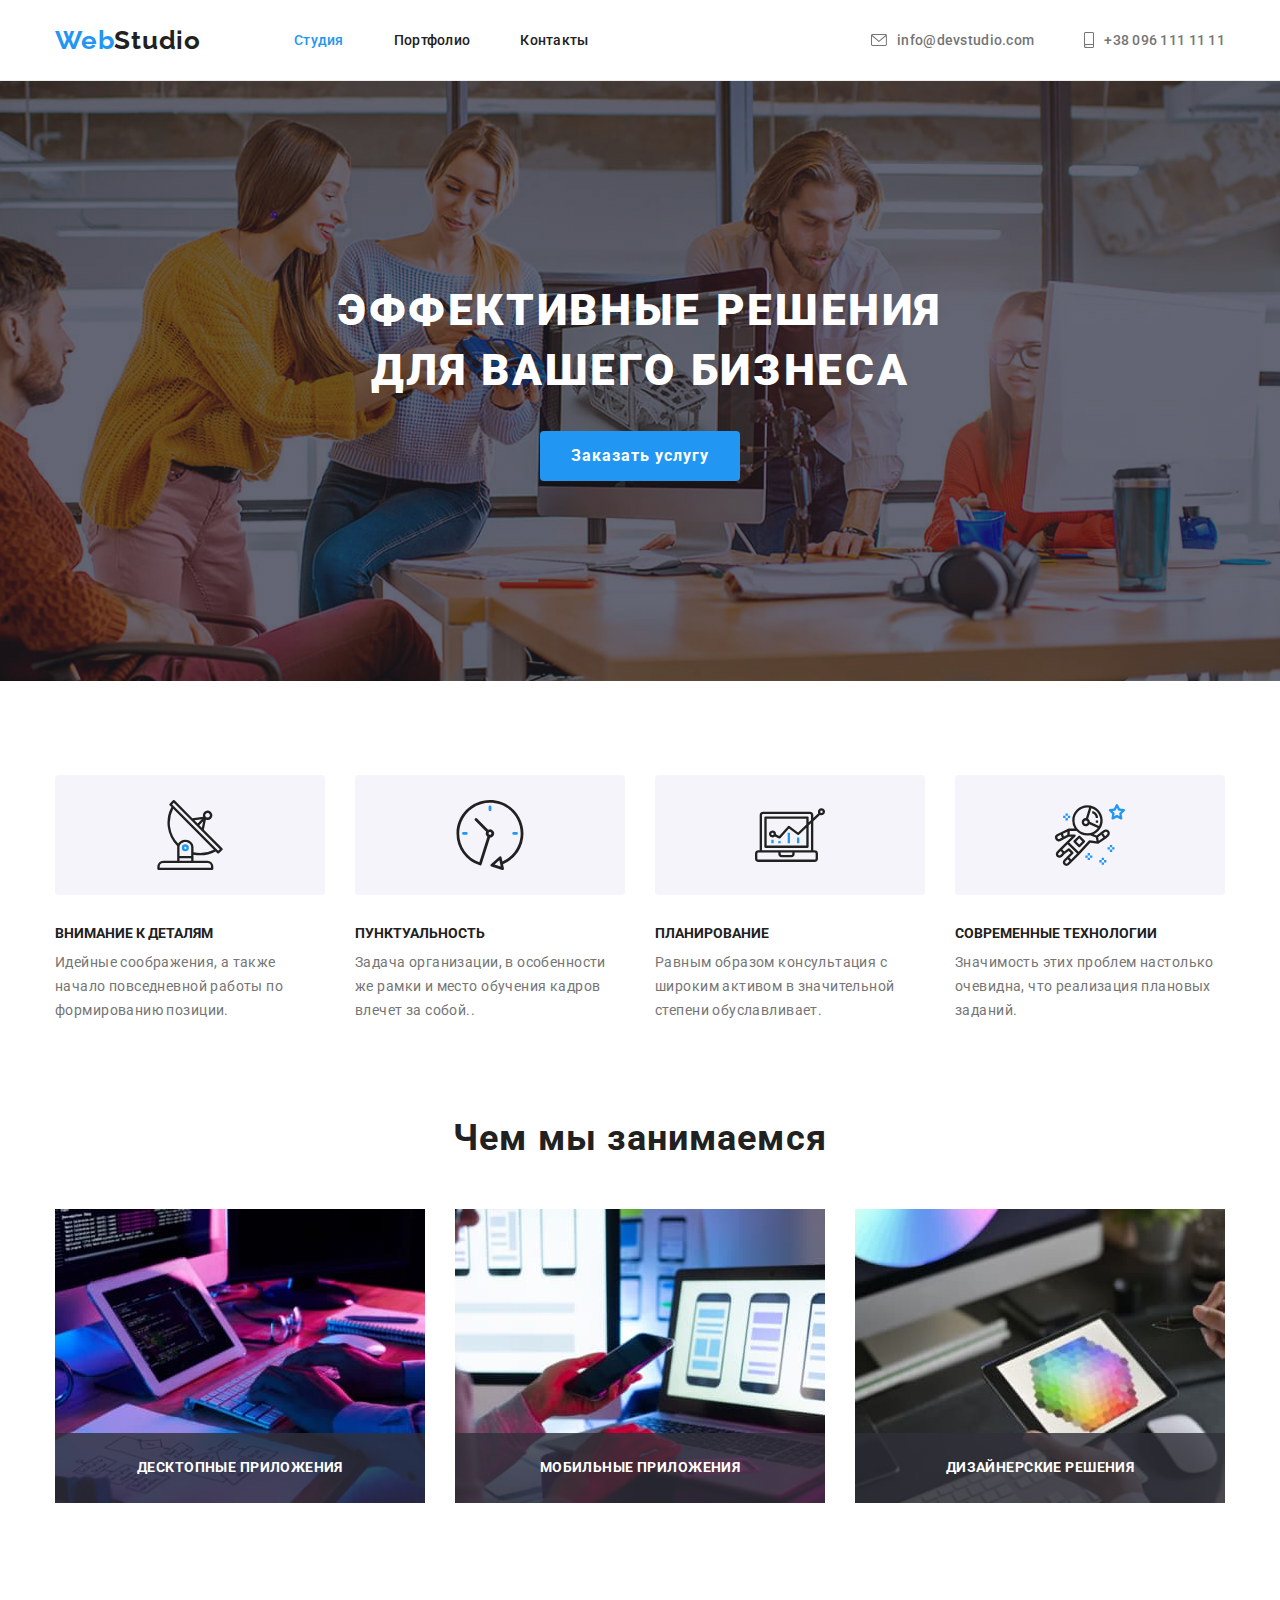
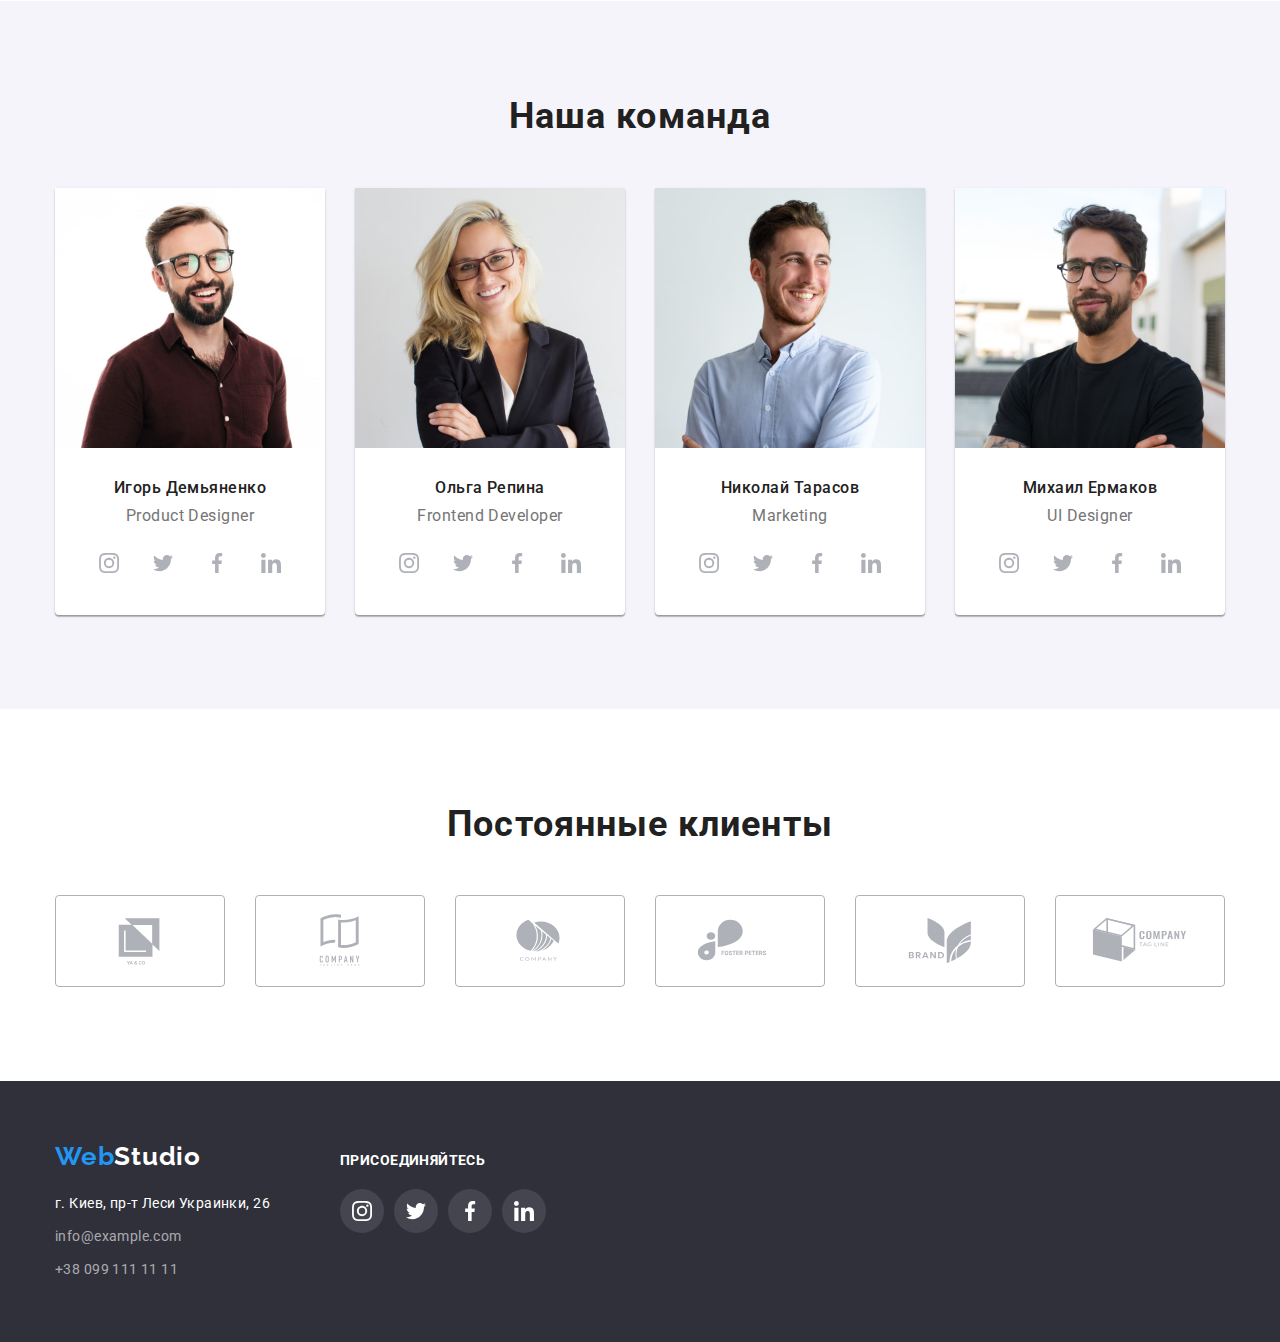
==== index.html @ fd19ae10 "ДЗ№5" ====
<!DOCTYPE html>
<html lang="ru">
<head>
    <meta charset="UTF-8">
    <meta http-equiv="X-UA-Compatible" content="IE=edge">
    <meta name="viewport" content="width=device-width, initial-scale=1.0">
    <title>Web Studio</title>
    <link rel="preconnect" href="https://fonts.gstatic.com">
    <link href=" https://fonts.googleapis.com/css2?family=Raleway:wght@700&family=Roboto:wght@400;500;700;900&display=swap " rel = " stylesheet " >
    <link rel="stylesheet" href="https://cdnjs.cloudflare.com/ajax/libs/modern-normalize/1.0.0/modern-normalize.min.css"/>
    <link rel="stylesheet" href="./css/styles.css"/>
</head>
<body>
  <header class="page-header">
    <div class="container">
      <nav class="nav-header">
          <a href="./index.html" class="log-hdr logo-font"><span class="blue-text">Web</span>Studio</a>
          <ul class="list menu">
              <li class="menu-item"><a class="link header-link-hight active" href="index.html">Студия</a></li>
              <li class="menu-item"><a class="link header-link-hight" href="portfolio.html">Портфолио</a></li>
              <li class="menu-item"><a class="link header-link-hight" href="">Контакты</a></li>
          </ul>
      </nav>       
          <ul class="list menu header-contacts" >
              <li class="menu-item">
                <a class="link header-link-hight grey-text" href="">
                  <svg class="hdr-icon-mail"><use href="./img/icons/sprite.svg#icon-envelope"></use></svg>
                   info@devstudio.com</a>
              </li>
              <li class="menu-item">
                <a class="link header-link-hight grey-text" href="">
                  <svg class="hdr-icon-tel"><use href="./img/icons/sprite.svg#icon-smartphone"></use></svg>
                  +38 096 111 11 11</a>
              </li>
          </ul>
    </div>
  </header>
    <main>
      <section class="main-dark-bg">
         <div class="main-hero hero section-hero">       
          <h1 class="main-title">ЭФФЕКТИВНЫЕ РЕШЕНИЯ<br>ДЛЯ ВАШЕГО БИЗНЕСА</h1>
          <button type="button" class="main-button blue-background">Заказать услугу</button>
        </div>
      </section>
      <section class="section">
        <div class="container ">
          <h2 class="title-invisible">НАШИ ПРЕИМУЩЕСТВА</h2>
          <ul class="list cards-icon-text">
            <li class="card-li-item">
              <div class="card-icon">
                <svg class="card-icons-svg"><use class="" href="./img/icons/sprite.svg#icon-antenna"></use></svg>
              </div>
              <div class="card-content ">
                <h3 class="title-card-content">ВНИМАНИЕ К ДЕТАЛЯМ</h3>
                <p class="text-card-content">Идейные соображения, а также начало повседневной работы по формированию позиции.</p>
              </div>
            </li>
            <li class="card-li-item">
              <div class="card-icon">
                <svg class="card-icons-svg"><use class="" href="./img/icons/sprite.svg#icon-clock"></use></svg>
              </div>
              <div class="card-content">
                <h3 class="title-card-content">ПУНКТУАЛЬНОСТЬ</h3>
                <p class="text-card-content">Задача организации, в особенности же рамки и место обучения кадров влечет за собой..</p>
              </div>
            </li>
            <li class="card-li-item">
              <div class="card-icon">
                <svg class="card-icons-svg"><use class="" href="./img/icons/sprite.svg#icon-diagram"></use></svg>
              </div>
              <div class="card-content ">
                <h3 class="title-card-content">ПЛАНИРОВАНИЕ</h3>
                <p class="text-card-content" >Равным образом консультация с широким активом в значительной степени обуславливает.</p>
              </div>
            </li>
            <li class="card-li-item">
              <div class="card-icon">
                <svg class="card-icons-svg"><use class="" href="./img/icons/sprite.svg#icon-astronaut"></use></svg>
              </div>
              <div class="card-content ">
                <h3 class="title-card-content">СОВРЕМЕННЫЕ ТЕХНОЛОГИИ</h3>
                <p class="text-card-content" >Значимость этих проблем настолько очевидна, что реализация плановых заданий.</p>
              </div>
            </li>
          </ul>
        </div>
      </section>
      <section class="section-works">
        <div class="container">
          <h2 class="works">Чем мы занимаемся</h2>
           <ul class="list list-works">
            <li class="li-img">
              <div class="work-img"> <img src="img/img.jpg" width="370" height="294" alt="Десктопные приложения">
              <div class="work-img-title"><h3 class="work-img-text"> ДЕСКТОПНЫЕ ПРИЛОЖЕНИЯ </h3> </div>
             </div>
            </li>
            <li class="li-img">
              <div class="work-img"> <img src="img/img-1.jpg" width="370" height="294" alt="Мобильные приложения">
              <div class="work-img-title"><h3 class="work-img-text"> МОБИЛЬНЫЕ ПРИЛОЖЕНИЯ </h3> </div>
            </div>
            </li>
            <li class="li-img">
              <div class="work-img"> <img src="img/img-2.jpg" width="370" height="294" alt="Дизайнерские решения">
              <div class="work-img-title"><h3 class="work-img-text"> ДИЗАЙНЕРСКИЕ РЕШЕНИЯ</h3> </div>
            </div> 
            </li>
          </ul>
       </div> 
    </section>
      <section class="team section">
         <div class="container">          
                <h2 class="team-title">Наша команда</h2>
                <ul class="list team-member card-set">
                  <li class="team-item">
                    <img src="img/img31.jpg" width="270" height="260" alt="Игорь Демьяненко"/>
                    <h3 class="team-name">Игорь Демьяненко </h3>
                    <p lang="en">Product Designer</p>
                    <ul class="social-icons social-icons-team">
                      <li class="list social-icons-item">
                        <a href="" class="social-icons-link" target="_blank" rel="noopener noreferrer">
                          <svg class="social-icons-svg">
                            <use class="" href="./img/icons/sprite.svg#icon-instagram"></use>
                          </svg>
                        </a>
                      </li>
                      <li class="list social-icons-item">
                        <a href="" class="social-icons-link" target="_blank" rel="noopener noreferrer">
                          <svg class="social-icons-svg">
                            <use class="" href="./img/icons/sprite.svg#icon-twitter"></use>
                          </svg>
                        </a>
                      </li>
                      <li class="list social-icons-item">
                        <a href="" class="social-icons-link" target="_blank" rel="noopener noreferrer">
                          <svg class="social-icons-svg">
                            <use class="" href="./img/icons/sprite.svg#icon-facebook"></use>
                          </svg>
                        </a>
                      </li>
                      <li class="list social-icons-item">
                        <a href="" class="social-icons-link" target="_blank" rel="noopener noreferrer">
                          <svg class="social-icons-svg">
                            <use class="" href="./img/icons/sprite.svg#icon-linkedin"></use>
                          </svg>
                        </a>
                      </li>
                    </ul>
                  </li>
                  <li class="team-item">
                    <img src="img/img32.jpg" width="270" height="260" alt="Ольга Репина"/>
                    <h3 class="team-name">Ольга Репина</h3>
                    <p lang="en">Frontend Developer</p>
                    <ul class="social-icons social-icons-team">
                      <li class="list social-icons-item">
                        <a href="" class="social-icons-link" target="_blank" rel="noopener noreferrer">
                          <svg class="social-icons-svg">
                            <use class="" href="./img/icons/sprite.svg#icon-instagram"></use>
                          </svg>
                        </a>
                      </li>
                      <li class="list social-icons-item">
                        <a href="" class="social-icons-link" target="_blank" rel="noopener noreferrer">
                          <svg class="social-icons-svg">
                            <use class="" href="./img/icons/sprite.svg#icon-twitter"></use>
                          </svg>
                        </a>
                      </li>
                      <li class="list social-icons-item">
                        <a href="" class="social-icons-link" target="_blank" rel="noopener noreferrer">
                          <svg class="social-icons-svg">
                            <use class="" href="./img/icons/sprite.svg#icon-facebook"></use>
                          </svg>
                        </a>
                      </li>
                      <li class="list social-icons-item">
                        <a href="" class="social-icons-link" target="_blank" rel="noopener noreferrer">
                          <svg class="social-icons-svg">
                            <use class="" href="./img/icons/sprite.svg#icon-linkedin"></use>
                          </svg>
                        </a>
                      </li>
                    </ul>
                  </li>
                  <li class="team-item">
                    <img src="img/img33.jpg" width="270" height="260" alt="Николай Тарасов"/>
                    <h3 class="team-name">Николай Тарасов</h3>
                    <p lang="en">Marketing</p>
                    <ul class="social-icons social-icons-team">
                      <li class="list social-icons-item">
                        <a href="" class="social-icons-link" target="_blank" rel="noopener noreferrer">
                          <svg class="social-icons-svg">
                            <use class="" href="./img/icons/sprite.svg#icon-instagram"></use>
                          </svg>
                        </a>
                      </li>
                      <li class="list social-icons-item">
                        <a href="" class="social-icons-link" target="_blank" rel="noopener noreferrer">
                          <svg class="social-icons-svg">
                            <use class="" href="./img/icons/sprite.svg#icon-twitter"></use>
                          </svg>
                        </a>
                      </li>
                      <li class="list social-icons-item">
                        <a href="" class="social-icons-link" target="_blank" rel="noopener noreferrer">
                          <svg class="social-icons-svg">
                            <use class="" href="./img/icons/sprite.svg#icon-facebook"></use>
                          </svg>
                        </a>
                      </li>
                      <li class="list social-icons-item">
                        <a href="" class="social-icons-link" target="_blank" rel="noopener noreferrer">
                          <svg class="social-icons-svg">
                            <use class="" href="./img/icons/sprite.svg#icon-linkedin"></use>
                          </svg>
                        </a>
                      </li>
                    </ul>
                  </li>
                  <li class="team-item">
                    <img src="img/img34.jpg" width="270" height="260" alt="Михаил Ермаков"/>
                    <h3 class="team-name">Михаил Ермаков</h3>
                    <p lang="en">UI Designer</p>
                    <ul class="social-icons social-icons-team">
                      <li class="list social-icons-item">
                        <a href="" class="social-icons-link team-icons-link" target="_blank" rel="noopener noreferrer">
                          <svg class="social-icons-svg">
                            <use class="" href="./img/icons/sprite.svg#icon-instagram"></use>
                          </svg>
                        </a>
                      </li>
                      <li class="list social-icons-item">
                        <a href="" class="social-icons-link team-icons-link" target="_blank" rel="noopener noreferrer">
                          <svg class="social-icons-svg">
                            <use class="" href="./img/icons/sprite.svg#icon-twitter"></use>
                          </svg>
                        </a>
                      </li>
                      <li class="list social-icons-item">
                        <a href="" class="social-icons-link team-icons-link" target="_blank" rel="noopener noreferrer">
                          <svg class="social-icons-svg">
                            <use class="" href="./img/icons/sprite.svg#icon-facebook"></use>
                          </svg>
                        </a>
                      </li>
                      <li class="list social-icons-item">
                        <a href="" class="social-icons-link team-icons-link" target="_blank" rel="noopener noreferrer">
                          <svg class="social-icons-svg">
                            <use class="" href="./img/icons/sprite.svg#icon-linkedin"></use>
                          </svg>
                        </a>
                      </li>
                    </ul>
                  </li>
                </ul>
          </div>
       </section>       
       <section class="section"> 
         <h2 class="title-client">Постоянные клиенты</h2>
        <div class="container list"> 
            <ul class="list client-icons card-set-client">
                <li class="client-icons-item"> 
                  <a href="" class="client-link" target="_blank" rel="noopener noreferrer">
                    <svg class="client-icons-svg" width=106px height=60px>
                      <use class="" href="./img/icons/sprite.svg#icon-logo"></use> 
                      </svg>
                  </a>
                </li>
                <li class="client-icons-item"> 
                  <a href="" class="client-link" target="_blank" rel="noopener noreferrer">
                    <svg class="client-icons-svg" width=106px height=60px>
                      <use class="" href="./img/icons/sprite.svg#icon-logo1"></use> 
                      </svg>
                  </a>
                </li>
                <li class="client-icons-item"> 
                  <a href="" class="client-link" target="_blank" rel="noopener noreferrer">
                    <svg class="client-icons-svg" width=106px height=60px>
                      <use class="" href="./img/icons/sprite.svg#icon-logo2"></use> 
                      </svg>
                  </a>
                </li>
                <li class="client-icons-item"> 
                  <a href="" class="client-link" target="_blank" rel="noopener noreferrer">
                    <svg class="client-icons-svg" width=106px height=60px>
                      <use class="" href="./img/icons/sprite.svg#icon-logo3"></use> 
                      </svg>
                  </a>
                </li>
                    <li class="client-icons-item"> 
                      <a href="" class="client-link" target="_blank" rel="noopener noreferrer">
                        <svg class="client-icons-svg" width=106px height=60px>
                          <use class="" href="./img/icons/sprite.svg#icon-logo4"></use> 
                          </svg>
                      </a>
                    </li>
                    <li class="client-icons-item"> 
                      <a href="" class="client-link" target="_blank" rel="noopener noreferrer">
                        <svg class="client-icons-svg" width=106px height=60px>
                          <use class="" href="./img/icons/sprite.svg#icon-logo5"></use> 
                        </svg>
                      </a>
                    </li>
              </ul>
           </div>      
      </section>
    </main>
    <footer class="ftr-dark-bg">
      <div class="container footer-flex">
        <div>
          <a href="./index.html" class="log logo-font footer-logo"><span class="blue-text">Web</span>Studio</a>
          <address>
          <ul class="list footer-text">
            <li class="adres-txt"><a class="link adres-txt" href="https://goo.gl/maps/XNxuDnSuaGoXyThm7" target="_blank" rel="noopener noreferrer">г. Киев, пр-т Леси Украинки, 26</a></li>
            <li class="footer-grey-txt"><a class=" link footer-grey-txt" href="mailto:info@example.com">info@example.com</a></li>
            <li><a class="link footer-grey-txt" href="tel:+380991111111">+38 099 111 11 11</a></li>
          </ul>
          </address>
        </div>
        <div class="ftr-social">
          <h2 class="ftr-social-title">ПРИСОЕДИНЯЙТЕСЬ</h2>
          <ul class="social-icons">
            <li class="list social-icons-item">
              <a href="" class="ftr-icons-link social-icons-link" target="_blank" rel="noopener noreferrer">
                <svg class="social-icons-svg-ftr">
                  <use class="" href="./img/icons/sprite.svg#icon-instagram"></use>
                </svg>
              </a>
            </li>
            <li class="list social-icons-item">
              <a href="" class="ftr-icons-link social-icons-link" target="_blank" rel="noopener noreferrer">
                <svg class="social-icons-svg-ftr">
                  <use class="" href="./img/icons/sprite.svg#icon-twitter"></use>
                </svg>
              </a>
            </li>
            <li class="list social-icons-item">
              <a href="" class="ftr-icons-link social-icons-link" target="_blank" rel="noopener noreferrer">
                <svg class="social-icons-svg-ftr">
                  <use class="" href="./img/icons/sprite.svg#icon-facebook"></use>
                </svg>
              </a>
            </li>
            <li class="list social-icons-item">
              <a href="" class="ftr-icons-link social-icons-link" target="_blank" rel="noopener noreferrer">
                <svg class="social-icons-svg-ftr">
                  <use class="" href="./img/icons/sprite.svg#icon-linkedin"></use>
                </svg>
              </a>
            </li>
          </ul>
        </div>
      </div>
    </footer>  
</body>
</html>
---- css/styles.css ----
:root {
    --white-color:#FFFFFF ;
    --black-color:#212121 ;
    --brand-color: #FFFFFF ;
    --grey-color: #757575;
    --object-color: #2196F3 ;
    --dark-bg: #2F303A ;
    --main-font: "Roboto",  sans-serif;
}
html {
    box-sizing: border-box;
}
body {
    background: var(--brand-color) ;
    color:var(--black-color);
    font-family: var(--main-font);
}  

*,
*::before,
*::after {
    box-sizing: inherit;
}
h1,
h2,
h3,
p {
  margin-top: 0;
  margin-bottom: 0;
}
a {
    /*outline: none;*/
    text-decoration: none;
    color:var(--black-color);
  }

img {
    display: block;
    max-width: 100%;
    height: auto;
}
nav a.active {
    color:var(--object-color);
}
.list {
    margin: 0;
    padding-left: 0;
    list-style: none;
}
.container {
  width: 1200px;
  padding-left: 15px;
  padding-right: 15px;
  margin-left: auto;
  margin-right: auto;
}
.section {
    padding-top: 94px;
    padding-bottom: 94px;
}

.logo-font {
    font-family:"Raleway", sans-serif;
    font-size: 26px;
    line-height: 1.17;
    letter-spacing: 0.03em;
    font-weight: 700;
}

.log-hdr {
    display: inline-block;
    margin-right: 93px;
    padding: 24px 0%;
}

.log {
    display: inline-block;
    }
.page-header {
    border-bottom: 1px solid rgba(236, 236, 236, 1)
}
.page-header .container {
    display: flex;
    justify-content: flex-end;
}
.header-contacts {
    align-items: center;
}   
.header-link-hight {
    display: flex;
    align-items: center;
    padding: 32px 0px;
}     
.menu {
    display: inline-flex;
}

.menu-item:not(:last-child) {
    margin-right: 50px;
}
.nav-header {
    display: flex;
    align-items: center;
    margin-right: auto;
}
.hdr-icon-mail {
    width: 16px;
    height: 12px;
    margin-right: 10px;
    fill: currentColor; 
}
.hdr-icon-tel {
    width: 10px;
    height: 16px;
    margin-right: 10px;
    fill: currentColor; 
}

header {
    background:var(--brand-color);
    font-weight: 500;
    font-size: 14px;
    line-height: 1.17;
    letter-spacing: 0.02em;
  }

.section-hero {
    display: flex;
    flex-direction: column;
    align-items: center;
    justify-content: center;
    margin-right: auto;
    margin-left: auto;
   
}
.hero {
    padding: 200px 0px;
}
.blue-text {
    color: var(--object-color);
}

.link:hover,
.link:focus {
  color: var(--object-color);
  
}

.button:hover,
.button:focus {
  color: var(--white-color); 
  background: var(--object-color);
  box-shadow:   0px 2px 2px 0px rgba(0, 0, 0, 0.12),
                0px 1px 2px 0px rgba(0, 0, 0, 0.08),
                0px 3px 1px 0px rgba(0, 0, 0, 0.1);
}

.main-title {
    font-size: 44px;
    font-weight: 900;
    letter-spacing: 0.06em;
    line-height: 1.36;
    color: var(--white-color) ;
    text-align: center;
 }

.main-hero {
    background-image: linear-gradient(to right,
    rgba(47, 48, 58, 0.4),
    rgba(47, 48, 58, 0.4)),
    url(../img/mainbackground.png);
    background-repeat: no-repeat;
    background-position: center;
    background-size: auto;
    max-width: 1600px;
}

.main-dark-bg {
    background: var(--dark-bg);
    max-width: 1600px;
    margin: auto;
   }

.main-button {
    color: var(--white-color) ;
    font-weight: 700;
    line-height: 1.88;
    text-align: center;
    letter-spacing: 0.06em;
    height: 50px;
    width: 200px;
    border: none;
    border-radius: 4px;
    margin-top: 30px;
    padding: 0;
}

.title-invisible {
    display: none;
}

.cards-icon-text {
    display: flex;
     width: 270px;
}
.card-li-item:not(:last-child)  {
    margin-right: 30px;
}

.card-icon {
    display: flex;
    background: #F5F4FA;
    border-radius: 4px;
     width: 270px;
     height: 120px;
    align-items: center;
    margin-bottom: 30px;
}
.card-content {
    display: block;
}
.title-card-content {
    font-size: 14px;
    text-align: left;
    margin-bottom: 10px;
}

.text-card-content {
    width: 270px;
    font-size: 14px;
    line-height: 1.71;
    letter-spacing: 0.03em;
    color:var(--grey-color);
}

 .works-icons-item {
    display: flex;
    align-items: center;
    height: 120px ;
    width: 270px;
    background: #F5F4FA; 
 } 
.card-icons-svg {
    height: 70px;
    width: auto;
}

.section-works {
     padding-bottom: 94px;
}
.list-works {
    display: inline-flex; 
}

.li-img:not(:last-child) {
  margin-right: 30px;
  }

.work-img {
    position: relative;
}

.work-img-text {
    position: absolute;
    bottom: 0%;
    width: 100%;
    padding-top: 27px;
    padding-bottom: 27px;
    background-color: rgba(47, 48, 58, 0.8);
    color: var(--brand-color);
    font-weight: bold;
    font-size: 14px;
    line-height: 1.14;
    letter-spacing: 0.03em;
    text-align: center;
}

.card-set {
    display: flex;
    flex-wrap: wrap;
    margin-left: -30px;
    margin-top: -50px;
}
.team-item {
    margin-left: 30px;
    margin-top: 50px;
    background: var(--brand-color);
    box-shadow: 0px 1px 3px rgba(0, 0, 0, 0.12), 
                0px 1px 1px rgba(0, 0, 0, 0.14), 
                0px 2px 1px rgba(0, 0, 0, 0.2);
    border-radius: 0px 0px 4px 4px;
    width: 270px;
}

.works,
.team-title  {
    font-size: 36px;
    line-height: 1.17;
    letter-spacing: 0.03em;
    text-align: center;
    margin-bottom: 50px ; 
   }
.team {
    background: #F5F4FA; 
}
.team-member {
    font-size: 16px;
    line-height: 1.17;
    letter-spacing: 0.03em;
    text-align: center;
    color:var(--grey-color);
   }
.team-name {
    font-size: 16px;
    line-height: 1.19;
    font-weight: 500;
    text-align: center;
    letter-spacing: 0.03em;
    color:var(--black-color);
    padding-top: 30px ;
    padding-bottom: 10px ;
}
.grey-text {
    color:var(--grey-color) ;
}
footer {
    padding: 60px 0px; 
}
.footer-logo {
    margin-bottom: 20px ;
    color:var(--white-color) ;
}
.footer-text {
    font-style: normal;   
    font-size: 14px;
    line-height: 1.71;
    letter-spacing: 0.03em;
}
.adres-txt{
    color:var(--white-color);
    margin-bottom: 9px;
}
.footer-grey-txt {
    color: rgba(255, 255, 255, 0.6);
    margin-bottom: 9px;
}

.blue-background {
    background: var(--object-color) ;
}
.li-button {
    margin-right: 8px;
}
.button {
    cursor: pointer;
    background: #F5F4FA ;
    font-weight: 500;
    font-size: 16px;
    line-height: 1.63;
    letter-spacing: 0.06em;
    border: 0px;
    border-radius: 4px;
    
    padding: 6px 22px;
    outline-style: none ;
    transition: color;
    transition: background-color;
    transition: box-shadow; 
    transition: 250ms;
    /*transition-duration: 250ms; почему-то работает только для рядом стоящего свойства*/
    transition-timing-function: cubic-bezier(0.4, 0, 0.2, 1);
   } 
.button-all { /* кнопка синяя всегда*/
    color: var(--white-color); 
    background: var(--object-color);
}

 .menu-button {
    display: flex;
    justify-content: center;
    flex-wrap: wrap;
    margin-bottom: 50px;
 }
.card-img {
    margin-bottom: -1px;
}
.card-title {
    font-weight: 700;
    font-size: 18px;
    line-height: 2;
    letter-spacing: 0.06em;
    }
.card-body-item {
    font-weight: 400 ;
    font-size: 16px ;
    line-height: 1.88 ;
    letter-spacing: 0.03em;
    color:var(--grey-color);
    }
.card {
        padding: 20px 24px;
        border: 1px solid #EEEEEE;
}
.card-portf {
        display: block;
}
.cards {
    display: flex;
    flex-wrap: wrap;
    flex-basis: calc((100% - 3 * 30px) / 3);
    margin-left: -30px;
    margin-top: -30px;
}
.list-card {
        display: flex;
    margin-left: 30px;
    margin-top: 30px;
    padding-top: 0 px;
    background: var(--brand-color);    
    width: 368px;
 }

.card-portf:hover,
.card-portf:focus { 
    box-shadow:   0px 2px 2px 0px rgba(0, 0, 0, 0.12),
                0px 1px 2px 0px rgba(0, 0, 0, 0.08),
                0px 3px 1px 0px rgba(0, 0, 0, 0.1);
}
.social-icons {
    display: inline-flex;
    padding-inline-start: 0px;
    margin-block-start: 0px;
    margin-block-end: 0px;
}
.social-icons-team {
    padding-top: 16px;
    padding-bottom: 30px;
}
.social-icons-svg {
    width: 20px;
    height: 20px;
    fill: rgba(175, 177, 184, 1);
   }

.social-icons-link:hover .social-icons-svg,
.social-icons-link:focus .social-icons-svg {
      fill: var(--brand-color);
}
.social-icons-link:hover,
.social-icons-link:focus {
     background-color:  var(--object-color);
}


.social-icons-link {
    display: flex;
    align-items: center;
    justify-content: center;
    width: 44px;
    height: 44px;
    border-radius: 50%;
}

.social-icons-item:not(:last-child) {
    margin-right: 10px;
}

.title-client {
    font-size: 36px;
    line-height: 1.17;
    text-align: center;
    letter-spacing: 0.03em;
    margin-bottom: 50px;
   }

.client-icons {
     display: block;
}

.client-icons-item {
    width: 170px ;
    height: 92px ;
    border: 1px solid #AFB1B8 ;
    box-sizing: border-box;
    border-radius: 4px;
 } 

.client-icons :not(:last-child) {
    margin-right: 30px;
}
.client-link{
    display: flex;
    justify-content: center;
    align-items: center;
    width: 100%;
    height: 100%;
    fill: rgba(175, 177, 184, 1);
}


/*.client-icons-svg {
    box-shadow: none;
    fill:  currentColor;
}  */

.card-set-client {
    display: flex;
    flex-wrap: wrap;
}

.client-link:hover,
.client-link:focus  {
    fill:  var(--object-color);
    border-color:var(--object-color) ;
    box-shadow:   0px 2px 2px 0px rgba(0, 0, 0, 0.12),
                0px 1px 2px 0px rgba(0, 0, 0, 0.08),
                0px 3px 1px 0px rgba(0, 0, 0, 0.1);
}

.ftr-dark-bg {
    background: var(--dark-bg);
}
.footer-flex {
    display: flex;
    align-items: baseline;
    margin-right: auto;
}
.ftr-social {
    margin-left: 70px;
}
.social-icons-svg-ftr {
    width: 20px;
    height: 20px;
    fill: var(--brand-color);
}
.ftr-social-title {
    font-size: 14px;
    line-height: 1.14;
    letter-spacing: 0.03em;
    color: var(--brand-color);
    margin-bottom: 20px;
}
.ftr-icons-link {
    background-color:rgba(255, 255, 255, 0.1);
}
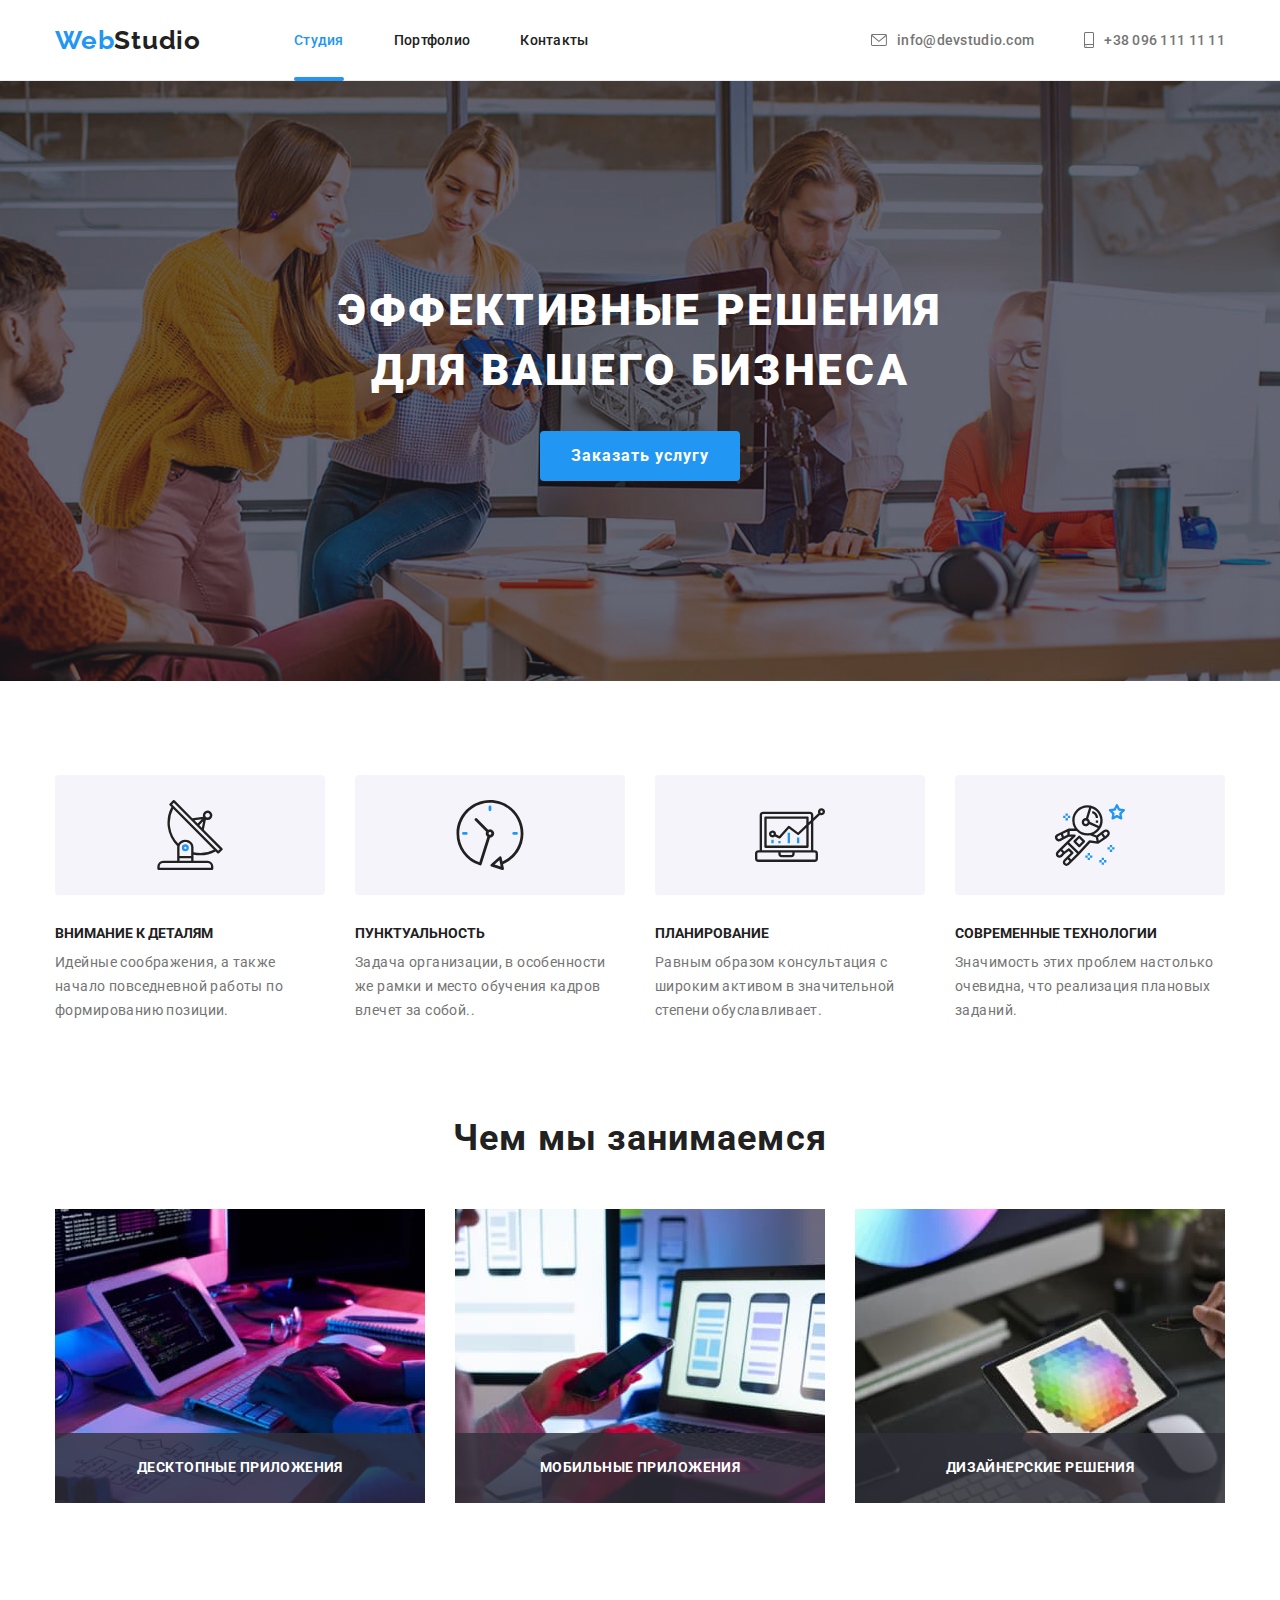
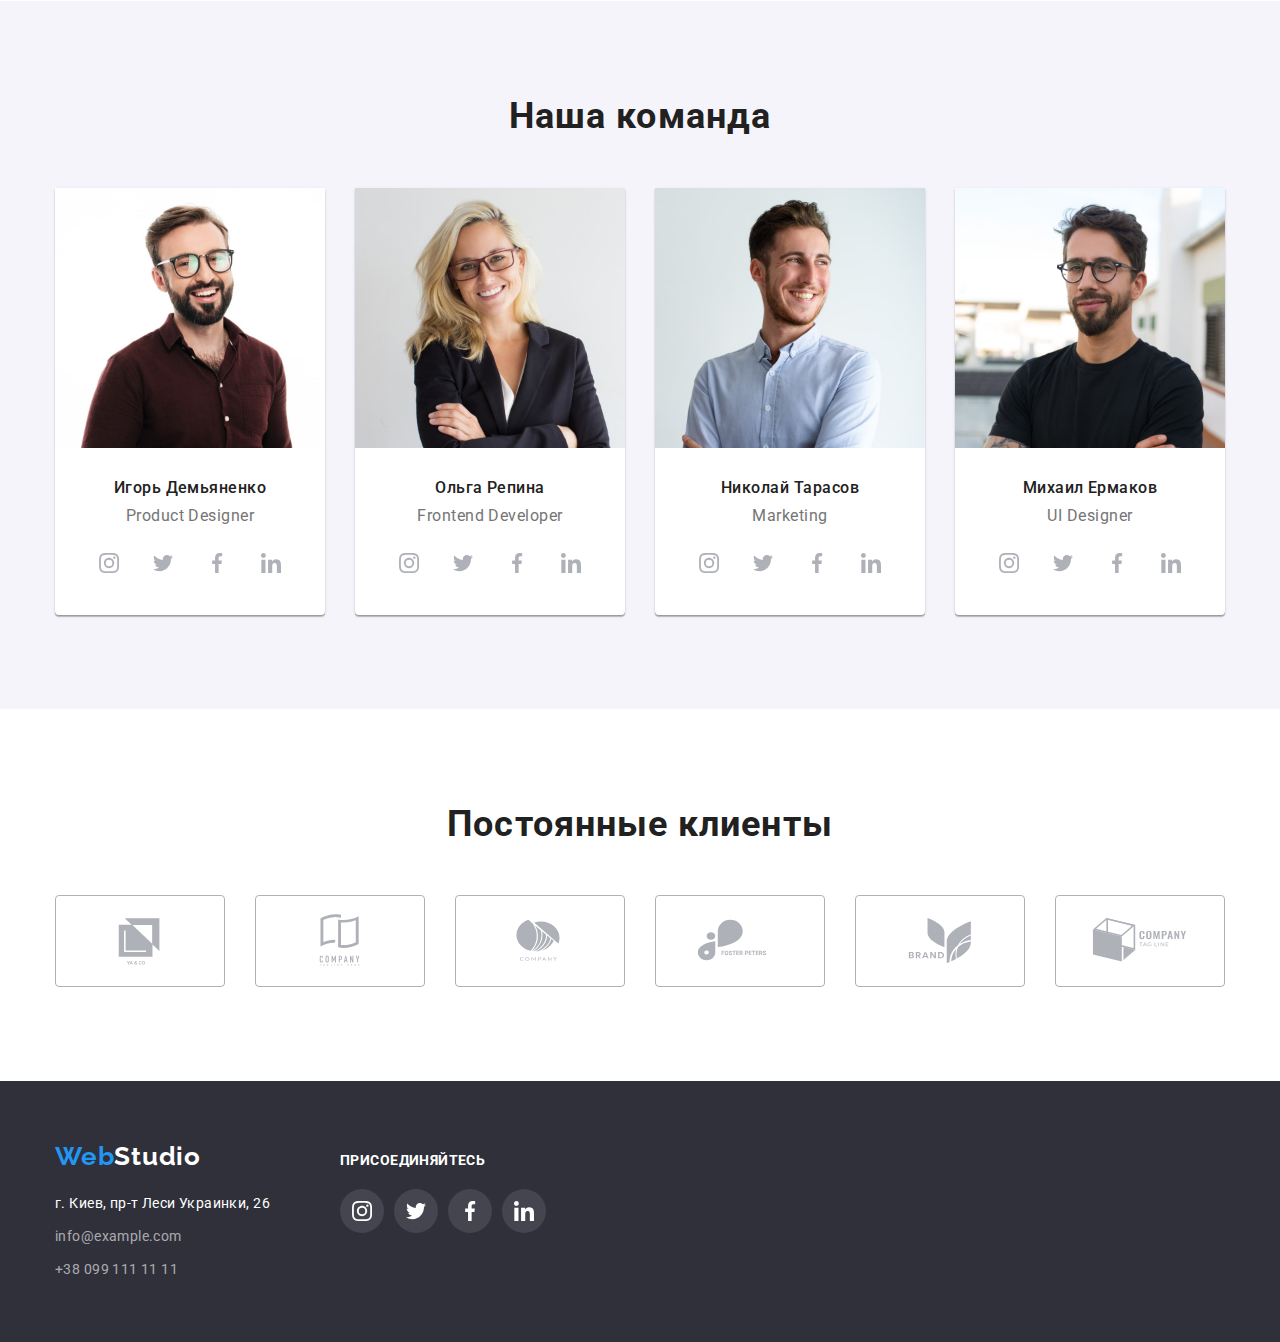
==== commit 8dc5987b: "ДЗ№5" ====
--- a/index.html
+++ b/index.html
@@ -16,7 +16,7 @@
       <nav class="nav-header">
           <a href="./index.html" class="log-hdr logo-font"><span class="blue-text">Web</span>Studio</a>
           <ul class="list menu">
-              <li class="menu-item"><a class="link header-link-hight active" href="index.html">Студия</a></li>
+              <li class="menu-item"><a class="link header-link-hight nav-line active" href="index.html">Студия</a></li>
               <li class="menu-item"><a class="link header-link-hight" href="portfolio.html">Портфолио</a></li>
               <li class="menu-item"><a class="link header-link-hight" href="">Контакты</a></li>
           </ul>
@@ -39,7 +39,7 @@
       <section class="main-dark-bg">
          <div class="main-hero hero section-hero">       
           <h1 class="main-title">ЭФФЕКТИВНЫЕ РЕШЕНИЯ<br>ДЛЯ ВАШЕГО БИЗНЕСА</h1>
-          <button type="button" class="main-button blue-background">Заказать услугу</button>
+          <button type="button" class="main-button blue-background" data-modal-open>Заказать услугу</button>
         </div>
       </section>
       <section class="section">
@@ -113,8 +113,10 @@
                 <ul class="list team-member card-set">
                   <li class="team-item">
                     <img src="img/img31.jpg" width="270" height="260" alt="Игорь Демьяненко"/>
+                    <div class="team-item-info">
                     <h3 class="team-name">Игорь Демьяненко </h3>
                     <p lang="en">Product Designer</p>
+                    </div>
                     <ul class="social-icons social-icons-team">
                       <li class="list social-icons-item">
                         <a href="" class="social-icons-link" target="_blank" rel="noopener noreferrer">
@@ -148,8 +150,10 @@
                   </li>
                   <li class="team-item">
                     <img src="img/img32.jpg" width="270" height="260" alt="Ольга Репина"/>
+                    <div class="team-item-info">
                     <h3 class="team-name">Ольга Репина</h3>
                     <p lang="en">Frontend Developer</p>
+                    </div>
                     <ul class="social-icons social-icons-team">
                       <li class="list social-icons-item">
                         <a href="" class="social-icons-link" target="_blank" rel="noopener noreferrer">
@@ -183,8 +187,10 @@
                   </li>
                   <li class="team-item">
                     <img src="img/img33.jpg" width="270" height="260" alt="Николай Тарасов"/>
+                    <div class="team-item-info">
                     <h3 class="team-name">Николай Тарасов</h3>
                     <p lang="en">Marketing</p>
+                    </div>
                     <ul class="social-icons social-icons-team">
                       <li class="list social-icons-item">
                         <a href="" class="social-icons-link" target="_blank" rel="noopener noreferrer">
@@ -218,8 +224,10 @@
                   </li>
                   <li class="team-item">
                     <img src="img/img34.jpg" width="270" height="260" alt="Михаил Ермаков"/>
+                    <div class="team-item-info">
                     <h3 class="team-name">Михаил Ермаков</h3>
                     <p lang="en">UI Designer</p>
+                    </div>
                     <ul class="social-icons social-icons-team">
                       <li class="list social-icons-item">
                         <a href="" class="social-icons-link team-icons-link" target="_blank" rel="noopener noreferrer">
@@ -256,45 +264,45 @@
        </section>       
        <section class="section"> 
          <h2 class="title-client">Постоянные клиенты</h2>
-        <div class="container list"> 
+        <div class="container"> 
             <ul class="list client-icons card-set-client">
                 <li class="client-icons-item"> 
-                  <a href="" class="client-link" target="_blank" rel="noopener noreferrer">
+                  <a href="" class="link client-link" target="_blank" rel="noopener noreferrer">
                     <svg class="client-icons-svg" width=106px height=60px>
                       <use class="" href="./img/icons/sprite.svg#icon-logo"></use> 
                       </svg>
                   </a>
                 </li>
                 <li class="client-icons-item"> 
-                  <a href="" class="client-link" target="_blank" rel="noopener noreferrer">
+                  <a href="" class="link client-link" target="_blank" rel="noopener noreferrer">
                     <svg class="client-icons-svg" width=106px height=60px>
                       <use class="" href="./img/icons/sprite.svg#icon-logo1"></use> 
                       </svg>
                   </a>
                 </li>
                 <li class="client-icons-item"> 
-                  <a href="" class="client-link" target="_blank" rel="noopener noreferrer">
+                  <a href="" class="link client-link" target="_blank" rel="noopener noreferrer">
                     <svg class="client-icons-svg" width=106px height=60px>
                       <use class="" href="./img/icons/sprite.svg#icon-logo2"></use> 
                       </svg>
                   </a>
                 </li>
                 <li class="client-icons-item"> 
-                  <a href="" class="client-link" target="_blank" rel="noopener noreferrer">
+                  <a href="" class="link client-link" target="_blank" rel="noopener noreferrer">
                     <svg class="client-icons-svg" width=106px height=60px>
                       <use class="" href="./img/icons/sprite.svg#icon-logo3"></use> 
                       </svg>
                   </a>
                 </li>
                     <li class="client-icons-item"> 
-                      <a href="" class="client-link" target="_blank" rel="noopener noreferrer">
+                      <a href="" class="link client-link" target="_blank" rel="noopener noreferrer">
                         <svg class="client-icons-svg" width=106px height=60px>
                           <use class="" href="./img/icons/sprite.svg#icon-logo4"></use> 
                           </svg>
                       </a>
                     </li>
                     <li class="client-icons-item"> 
-                      <a href="" class="client-link" target="_blank" rel="noopener noreferrer">
+                      <a href="" class="link client-link" target="_blank" rel="noopener noreferrer">
                         <svg class="client-icons-svg" width=106px height=60px>
                           <use class="" href="./img/icons/sprite.svg#icon-logo5"></use> 
                         </svg>
@@ -317,7 +325,7 @@
           </address>
         </div>
         <div class="ftr-social">
-          <h2 class="ftr-social-title">ПРИСОЕДИНЯЙТЕСЬ</h2>
+          <p class="ftr-social-title">ПРИСОЕДИНЯЙТЕСЬ</p>
           <ul class="social-icons">
             <li class="list social-icons-item">
               <a href="" class="ftr-icons-link social-icons-link" target="_blank" rel="noopener noreferrer">
@@ -350,6 +358,15 @@
           </ul>
         </div>
       </div>
-    </footer>  
+    </footer> 
+    <!--<button class="modal__btn-open" data-modal-open>X</button>-->
+    <div class="backdrop is-hidden" data-modal>
+      <div class="modal">
+        <button class="modal-btn-close" data-modal-close>X</button>
+        <p class="modal-title"></p>
+        <p></p>
+      </div>
+    </div>
+    <script src="./js/modal.js"></script> 
 </body>
 </html>--- a/css/styles.css
+++ b/css/styles.css
@@ -30,7 +30,6 @@
   margin-bottom: 0;
 }
 a {
-    /*outline: none;*/
     text-decoration: none;
     color:var(--black-color);
   }
@@ -43,6 +42,9 @@
 nav a.active {
     color:var(--object-color);
 }
+
+
+
 .list {
     margin: 0;
     padding-left: 0;
@@ -89,9 +91,14 @@
 }   
 .header-link-hight {
     display: flex;
+    position: relative;
     align-items: center;
     padding: 32px 0px;
+    transition-property: color;
+    transition-duration: 250ms;
+    transition-timing-function: cubic-bezier(0.4, 0, 0.2, 1);
 }     
+
 .menu {
     display: inline-flex;
 }
@@ -115,6 +122,17 @@
     height: 16px;
     margin-right: 10px;
     fill: currentColor; 
+}
+
+.nav-line::after { 
+  content: "";
+  display: block;
+  position: absolute;
+  bottom: -1px;
+  width: 100%;
+  height: 4px;
+  border-radius: 2px;  
+  background-color: var(--object-color);
 }
 
 header {
@@ -140,13 +158,17 @@
 .blue-text {
     color: var(--object-color);
 }
+.link {
+    /*transition-duration: 250ms;
+    transition-property: color, background-color, box-shadow;
+    transition-timing-function: cubic-bezier(0.4, 0, 0.2, 1);*/
+}
 
 .link:hover,
 .link:focus {
   color: var(--object-color);
   
 }
-
 .button:hover,
 .button:focus {
   color: var(--white-color); 
@@ -195,6 +217,9 @@
     margin-top: 30px;
     padding: 0;
 }
+.blue-background {
+    background: var(--object-color) ;
+}
 
 .title-invisible {
     display: none;
@@ -265,8 +290,10 @@
     position: absolute;
     bottom: 0%;
     width: 100%;
-    padding-top: 27px;
-    padding-bottom: 27px;
+    height: 70px;
+    display: flex;
+    justify-content:center;
+    align-items:center;
     background-color: rgba(47, 48, 58, 0.8);
     color: var(--brand-color);
     font-weight: bold;
@@ -311,6 +338,11 @@
     text-align: center;
     color:var(--grey-color);
    }
+
+ .team-item-info {
+     padding-top: 30px ;
+     padding-bottom: 16px ;
+ }  
 .team-name {
     font-size: 16px;
     line-height: 1.19;
@@ -318,7 +350,6 @@
     text-align: center;
     letter-spacing: 0.03em;
     color:var(--black-color);
-    padding-top: 30px ;
     padding-bottom: 10px ;
 }
 .grey-text {
@@ -346,9 +377,9 @@
     margin-bottom: 9px;
 }
 
-.blue-background {
-    background: var(--object-color) ;
-}
+
+/* portfolio*/
+
 .li-button {
     margin-right: 8px;
 }
@@ -361,16 +392,13 @@
     letter-spacing: 0.06em;
     border: 0px;
     border-radius: 4px;
-    
     padding: 6px 22px;
     outline-style: none ;
-    transition: color;
-    transition: background-color;
-    transition: box-shadow; 
-    transition: 250ms;
-    /*transition-duration: 250ms; почему-то работает только для рядом стоящего свойства*/
+    transition-duration: 250ms;
+    transition-property: color, background-color, box-shadow;
     transition-timing-function: cubic-bezier(0.4, 0, 0.2, 1);
-   } 
+} 
+
 .button-all { /* кнопка синяя всегда*/
     color: var(--white-color); 
     background: var(--object-color);
@@ -382,8 +410,69 @@
     flex-wrap: wrap;
     margin-bottom: 50px;
  }
+
+
 .card-img {
     margin-bottom: -1px;
+}
+
+
+.cards {
+    display: flex;
+    flex-wrap: wrap;
+    flex-basis: calc((100% - 3 * 30px) / 3);
+    margin-left: -30px;
+    margin-top: -30px;
+}
+.list-card {
+    position: relative;
+    display: flex;
+    margin-left: 30px;
+    margin-top: 30px;
+    padding-top: 0 px;
+    background: var(--brand-color);    
+    width: 368px;
+    overflow: hidden ;
+ }
+.card-portf {
+     display: block;
+     
+}
+
+.card-portf:hover,
+.card-portf:focus { 
+    box-shadow:   0px 2px 2px 0px rgba(0, 0, 0, 0.12),
+                  0px 1px 2px 0px rgba(0, 0, 0, 0.08),
+                  0px 3px 1px 0px rgba(0, 0, 0, 0.1);
+}
+.overlay-text {
+   font-size: 18px;
+    line-height: 1.56;
+    letter-spacing: 0.03em;
+    color: var(--white-color);
+}
+
+.overlay {
+    opacity: 0;
+    position: absolute;
+    top: 0;
+    left: 0;
+    width: 100%;
+    height: 294px;
+    padding: 63px 24px;
+    background-color: rgba(33, 150, 243, 0.9);
+    transform: translateY(100%);
+    transition-duration: 250ms;
+    transition-timing-function: cubic-bezier(0.4, 0, 0.2, 1);
+      
+}
+
+.card-portf:hover .overlay,
+.card-portf:focus .overlay {
+    opacity: 1;
+    transform: translateY(0%);
+    transition-duration: 250ms;
+    transition-timing-function: cubic-bezier(0.4, 0, 0.2, 1);
 }
 .card-title {
     font-weight: 700;
@@ -399,34 +488,11 @@
     color:var(--grey-color);
     }
 .card {
-        padding: 20px 24px;
-        border: 1px solid #EEEEEE;
-}
-.card-portf {
-        display: block;
-}
-.cards {
-    display: flex;
-    flex-wrap: wrap;
-    flex-basis: calc((100% - 3 * 30px) / 3);
-    margin-left: -30px;
-    margin-top: -30px;
-}
-.list-card {
-        display: flex;
-    margin-left: 30px;
-    margin-top: 30px;
-    padding-top: 0 px;
-    background: var(--brand-color);    
-    width: 368px;
- }
-
-.card-portf:hover,
-.card-portf:focus { 
-    box-shadow:   0px 2px 2px 0px rgba(0, 0, 0, 0.12),
-                0px 1px 2px 0px rgba(0, 0, 0, 0.08),
-                0px 3px 1px 0px rgba(0, 0, 0, 0.1);
-}
+    padding: 20px 24px;
+    border: 1px solid #EEEEEE;
+}
+
+
 .social-icons {
     display: inline-flex;
     padding-inline-start: 0px;
@@ -434,7 +500,6 @@
     margin-block-end: 0px;
 }
 .social-icons-team {
-    padding-top: 16px;
     padding-bottom: 30px;
 }
 .social-icons-svg {
@@ -452,7 +517,6 @@
      background-color:  var(--object-color);
 }
 
-
 .social-icons-link {
     display: flex;
     align-items: center;
@@ -460,6 +524,9 @@
     width: 44px;
     height: 44px;
     border-radius: 50%;
+    transition-duration: 250ms;
+    transition-property: color, background-color, box-shadow;
+    transition-timing-function: cubic-bezier(0.4, 0, 0.2, 1);
 }
 
 .social-icons-item:not(:last-child) {
@@ -481,15 +548,14 @@
 .client-icons-item {
     width: 170px ;
     height: 92px ;
+ } 
+.client-icons :not(:last-child) {
+    margin-right: 30px;
+}
+.client-link{
     border: 1px solid #AFB1B8 ;
     box-sizing: border-box;
     border-radius: 4px;
- } 
-
-.client-icons :not(:last-child) {
-    margin-right: 30px;
-}
-.client-link{
     display: flex;
     justify-content: center;
     align-items: center;
@@ -497,12 +563,6 @@
     height: 100%;
     fill: rgba(175, 177, 184, 1);
 }
-
-
-/*.client-icons-svg {
-    box-shadow: none;
-    fill:  currentColor;
-}  */
 
 .card-set-client {
     display: flex;
@@ -535,6 +595,7 @@
     fill: var(--brand-color);
 }
 .ftr-social-title {
+    font-weight: bold;
     font-size: 14px;
     line-height: 1.14;
     letter-spacing: 0.03em;
@@ -545,3 +606,46 @@
     background-color:rgba(255, 255, 255, 0.1);
 }
 
+.backdrop {
+    position: fixed;
+    top: 0;
+    left: 0;
+    width: 100%;
+    height: 100%;
+    background-color: rgba(23, 26, 36, 0.6);
+    overflow: auto;
+    transition-duration: 250ms;
+    transition-timing-function: cubic-bezier(0.4, 0, 0.2, 1);
+  }
+  
+  .is-hidden {
+    opacity: 0;
+    visibility: hidden;
+    pointer-events: none;
+  }
+
+.modal {
+    position: absolute;
+    top: 50%;
+    left: 50%;
+    transform: translate(-50%, -50%);
+    width: 100%;
+    max-width: 528px;
+    min-height: 580px;
+    padding: 40px 30px;
+    background-color: #fff;
+    box-shadow:  0px 1px 3px rgba(0, 0, 0, 0.12),
+                 0px 1px 1px rgba(0, 0, 0, 0.14),
+                 0px 2px 1px rgba(0, 0, 0, 0.2);
+    border-radius: 4px;
+  }
+
+    
+  .modal-btn-close {
+    position: absolute;
+    top: 15px;
+    right: 15px;
+    border-radius: 50%;
+  }
+
+  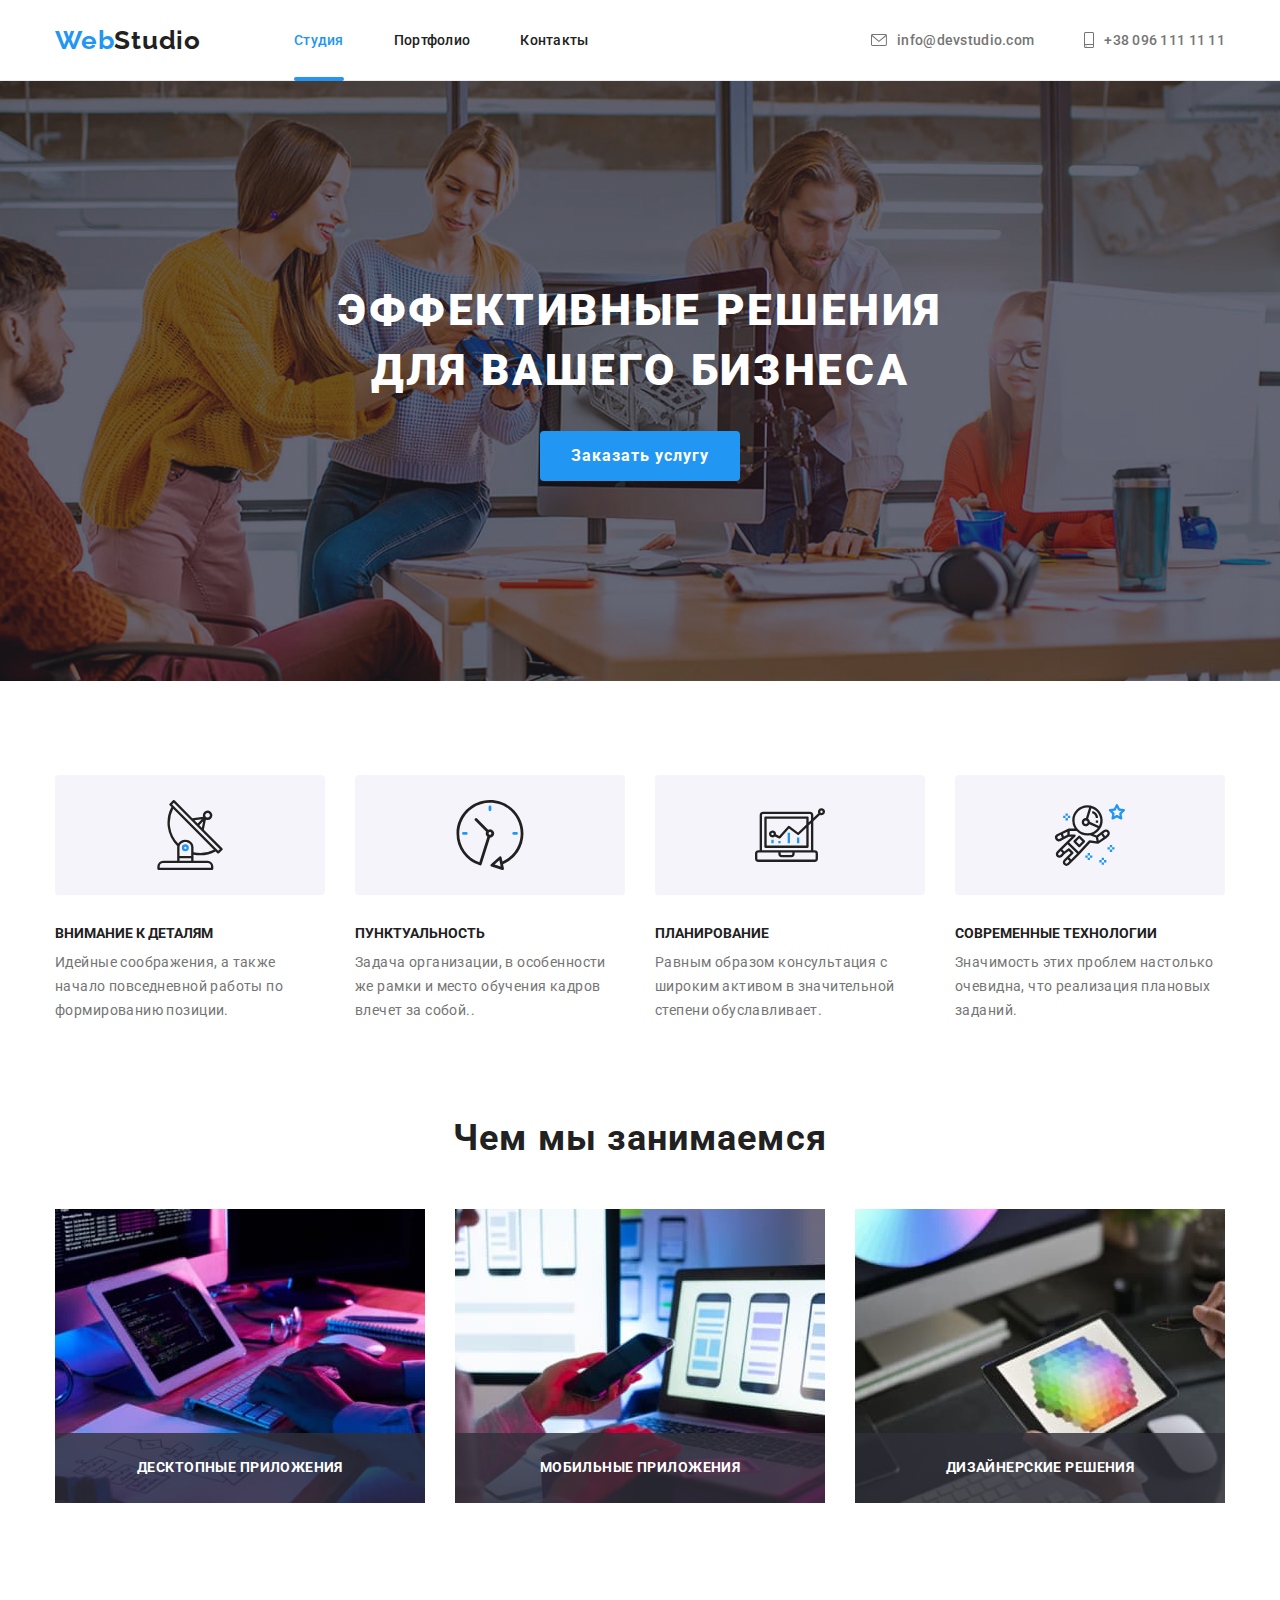
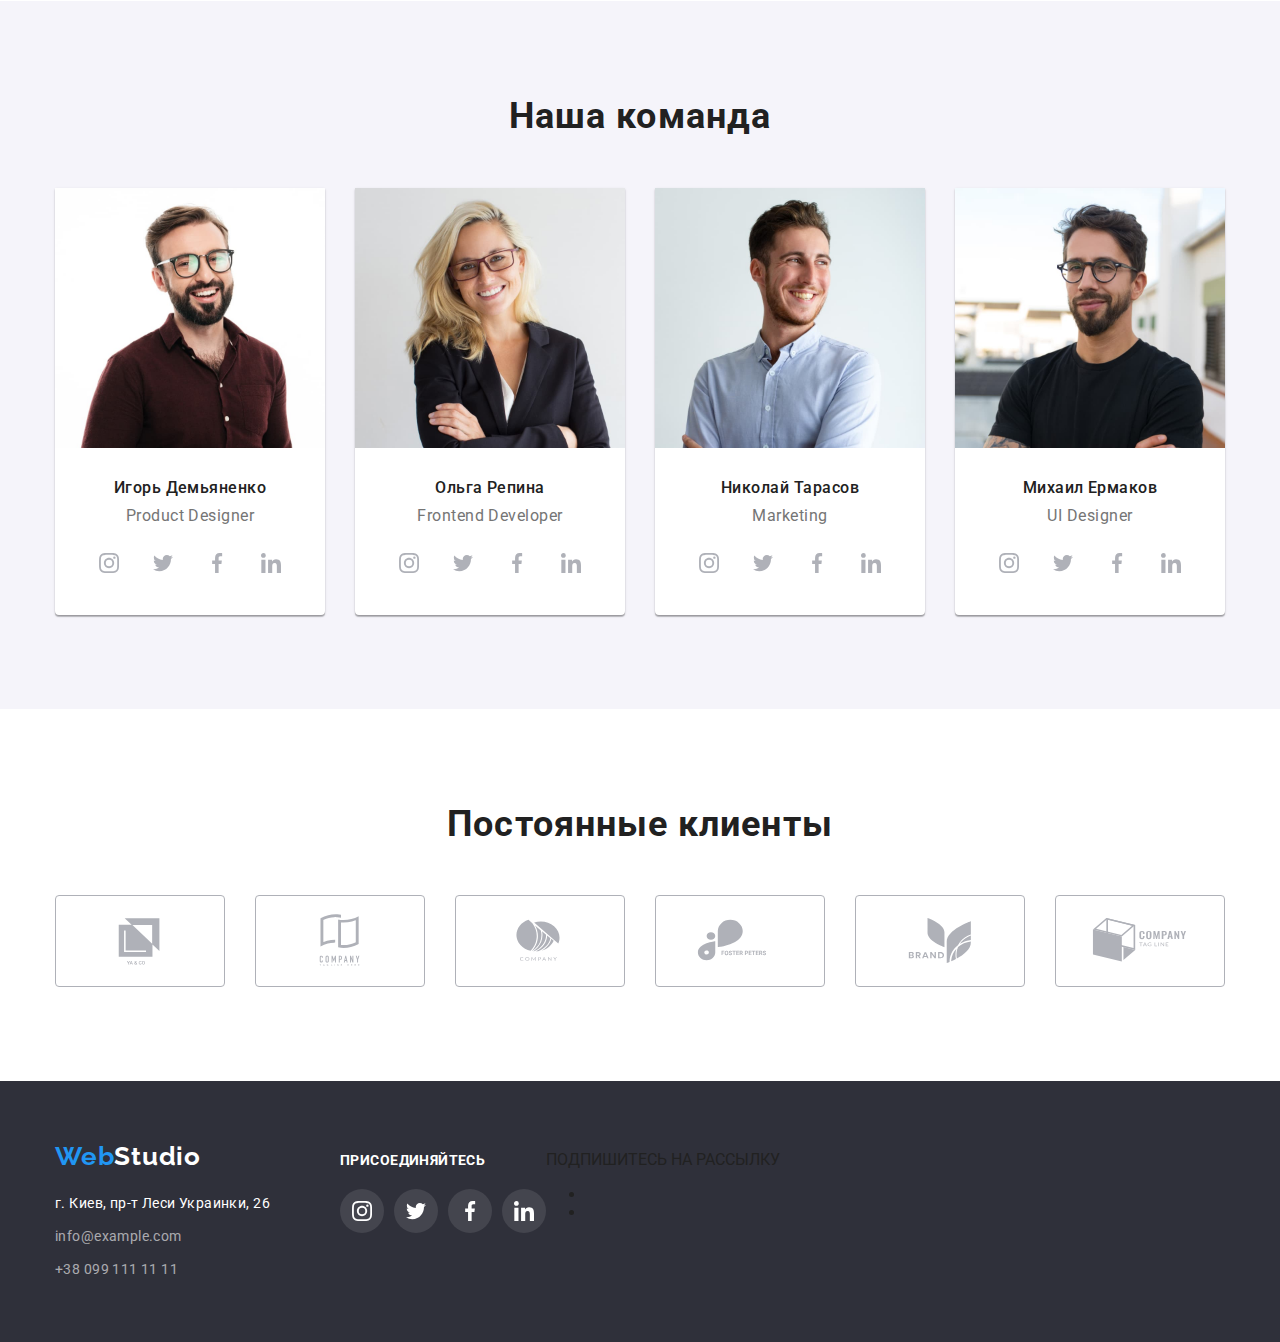
==== commit c69a77a4: "ДЗ№5" ====
--- a/index.html
+++ b/index.html
@@ -357,9 +357,14 @@
             </li>
           </ul>
         </div>
+        <div class="ftr-maling">
+          <p class="ftr-maling-title">ПОДПИШИТЕСЬ НА РАССЫЛКУ</p>
+          <ul class="ftr-maling-forms">
+            <li class=""></li>
+            <li class=""></li>
+        </div>
       </div>
     </footer> 
-    <!--<button class="modal__btn-open" data-modal-open>X</button>-->
     <div class="backdrop is-hidden" data-modal>
       <div class="modal">
         <button class="modal-btn-close" data-modal-close>X</button>
--- a/css/styles.css
+++ b/css/styles.css
@@ -205,6 +205,7 @@
    }
 
 .main-button {
+    cursor: pointer;
     color: var(--white-color) ;
     font-weight: 700;
     line-height: 1.88;
@@ -412,10 +413,9 @@
  }
 
 
-.card-img {
+.card-portf {
     margin-bottom: -1px;
 }
-
 
 .cards {
     display: flex;
@@ -425,72 +425,81 @@
     margin-top: -30px;
 }
 .list-card {
-    position: relative;
     display: flex;
     margin-left: 30px;
     margin-top: 30px;
     padding-top: 0 px;
     background: var(--brand-color);    
     width: 368px;
-    overflow: hidden ;
+}
+
+ .link-card {
+    position: relative;
  }
+ 
 .card-portf {
      display: block;
-     
-}
-
-.card-portf:hover,
-.card-portf:focus { 
+     position: relative;
+     overflow: hidden ;
+}
+
+.link-card:hover,
+.link-card:focus { 
     box-shadow:   0px 2px 2px 0px rgba(0, 0, 0, 0.12),
                   0px 1px 2px 0px rgba(0, 0, 0, 0.08),
                   0px 3px 1px 0px rgba(0, 0, 0, 0.1);
+    transition-duration: 250ms;
+    transition-timing-function: cubic-bezier(0.4, 0, 0.2, 1);
 }
 .overlay-text {
-   font-size: 18px;
-    line-height: 1.56;
-    letter-spacing: 0.03em;
-    color: var(--white-color);
-}
-
-.overlay {
     opacity: 0;
     position: absolute;
     top: 0;
     left: 0;
     width: 100%;
-    height: 294px;
+    height: 100%;
     padding: 63px 24px;
     background-color: rgba(33, 150, 243, 0.9);
     transform: translateY(100%);
     transition-duration: 250ms;
     transition-timing-function: cubic-bezier(0.4, 0, 0.2, 1);
-      
-}
-
-.card-portf:hover .overlay,
-.card-portf:focus .overlay {
+}
+
+.link-card:hover .overlay-text,
+.link-card:focus .overlay-text {
     opacity: 1;
     transform: translateY(0%);
     transition-duration: 250ms;
     transition-timing-function: cubic-bezier(0.4, 0, 0.2, 1);
-}
+ }
+
 .card-title {
     font-weight: 700;
     font-size: 18px;
     line-height: 2;
     letter-spacing: 0.06em;
-    }
-.card-body-item {
+ }
+
+.overlay-text {
+   font-size: 18px;
+    line-height: 1.56;
+    letter-spacing: 0.03em;
+    color: var(--white-color);
+}
+
+.card-txt-portf {
     font-weight: 400 ;
     font-size: 16px ;
     line-height: 1.88 ;
     letter-spacing: 0.03em;
     color:var(--grey-color);
-    }
-.card {
+}
+
+.card-txt {
     padding: 20px 24px;
     border: 1px solid #EEEEEE;
 }
+
 
 
 .social-icons {
@@ -642,10 +651,15 @@
 
     
   .modal-btn-close {
+    cursor: pointer;
     position: absolute;
     top: 15px;
     right: 15px;
     border-radius: 50%;
+    border: 1px solid rgba(0, 0, 0, 0.1);
+    background: #FFFFFF;
+    width: 30px;
+    height: 30px;
   }
 
   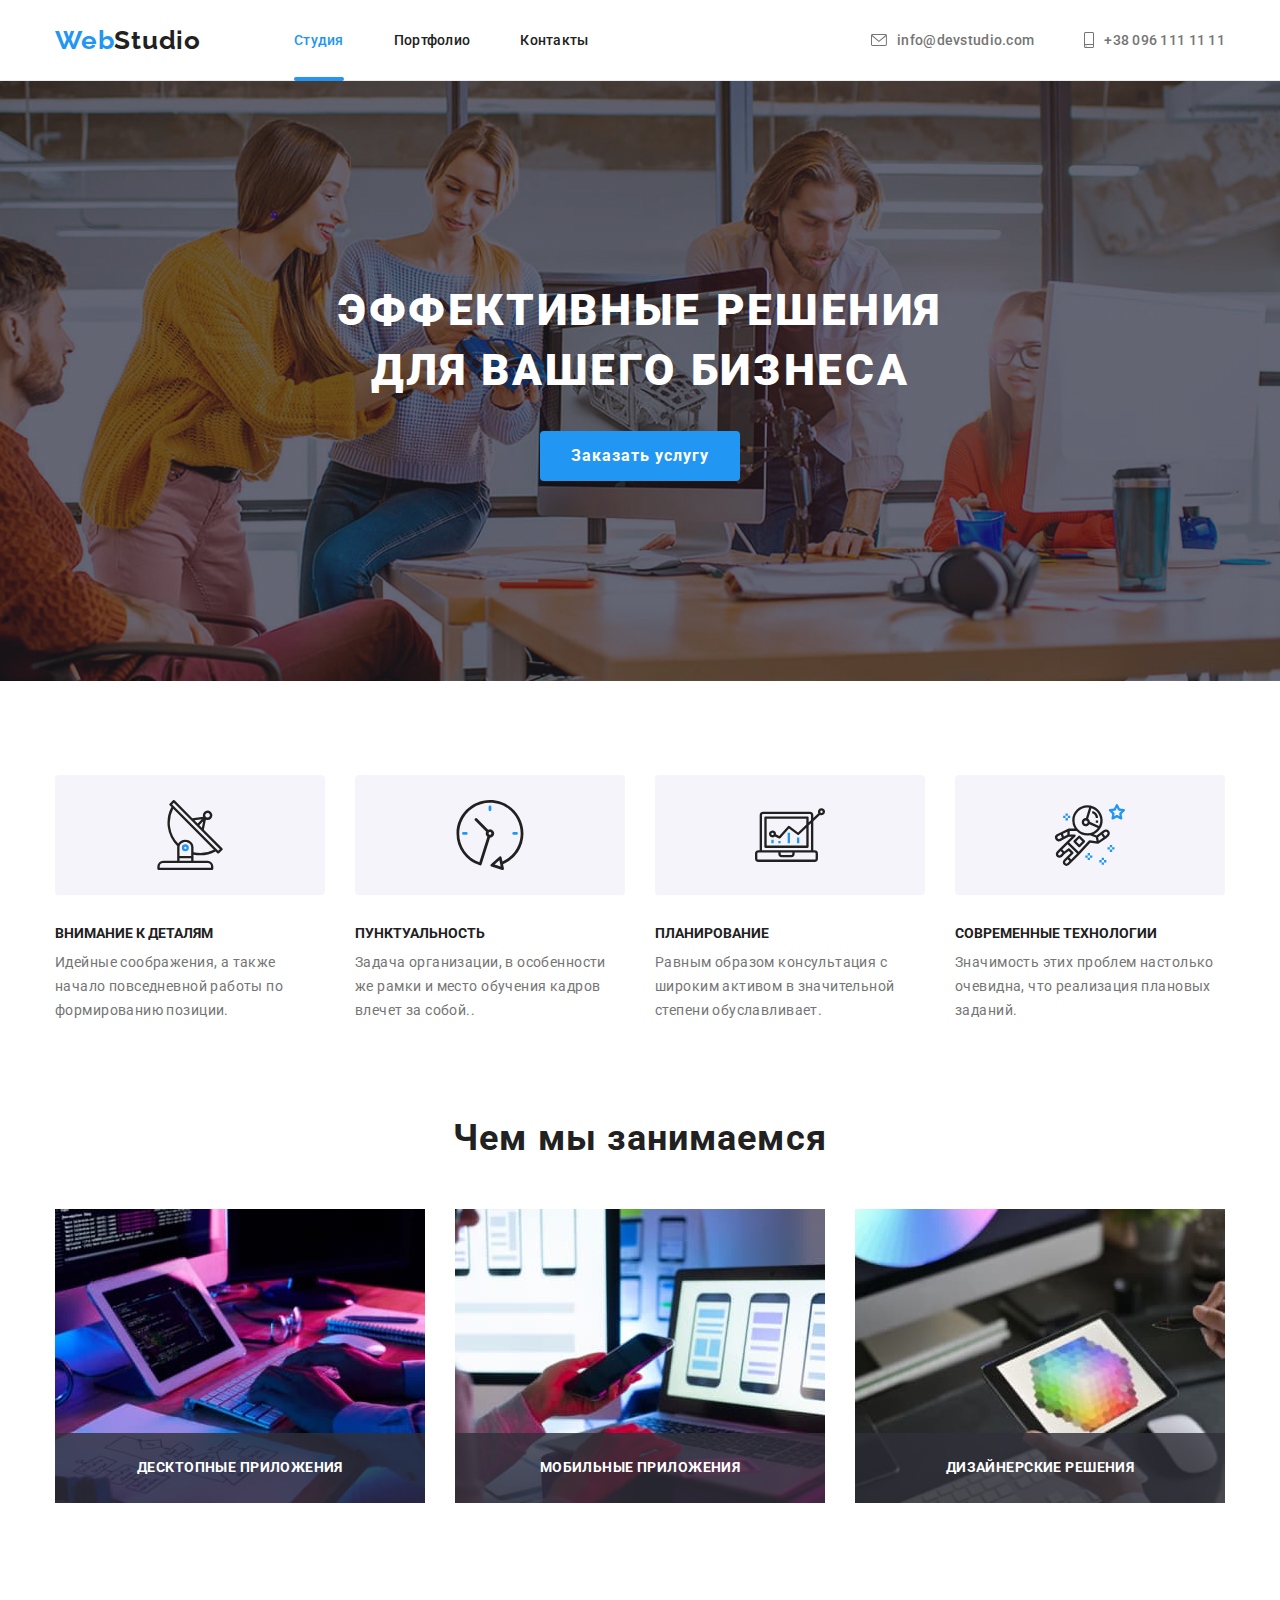
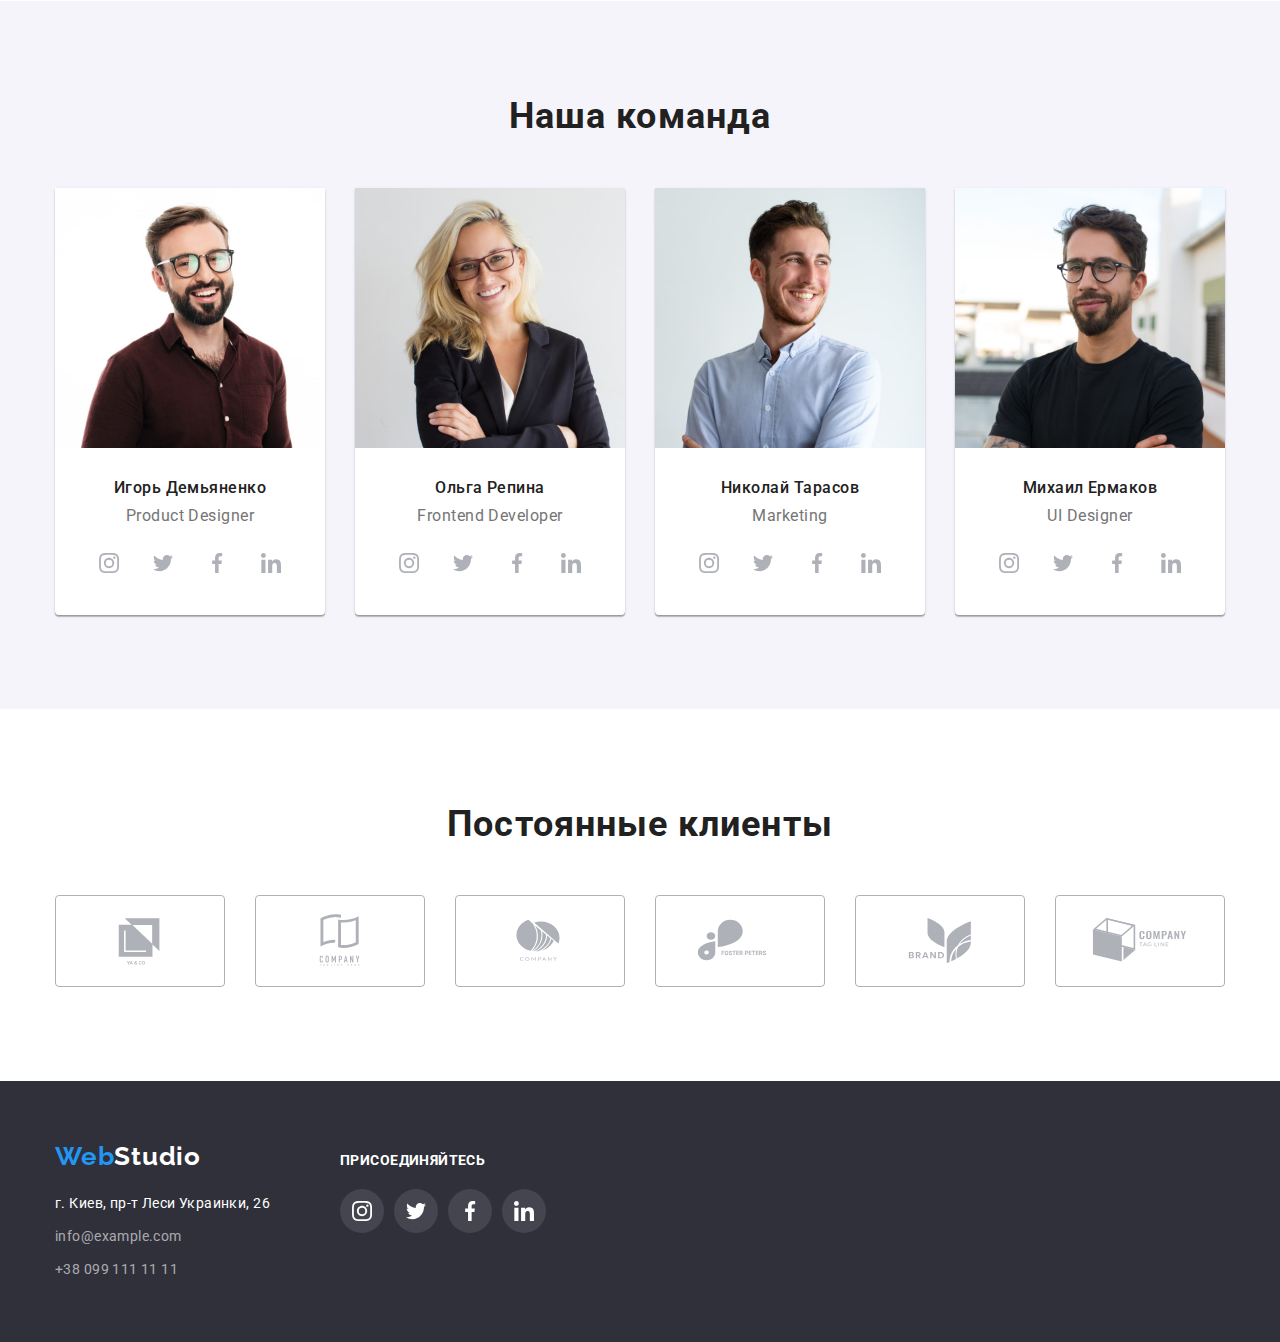
==== commit 0bbf1d90: "ДЗ№5" ====
--- a/index.html
+++ b/index.html
@@ -357,12 +357,12 @@
             </li>
           </ul>
         </div>
-        <div class="ftr-maling">
+        <!-- <div class="ftr-maling">
           <p class="ftr-maling-title">ПОДПИШИТЕСЬ НА РАССЫЛКУ</p>
           <ul class="ftr-maling-forms">
             <li class=""></li>
             <li class=""></li>
-        </div>
+        </div> -->
       </div>
     </footer> 
     <div class="backdrop is-hidden" data-modal>
--- a/css/styles.css
+++ b/css/styles.css
@@ -42,8 +42,6 @@
 nav a.active {
     color:var(--object-color);
 }
-
-
 
 .list {
     margin: 0;
@@ -159,9 +157,9 @@
     color: var(--object-color);
 }
 .link {
-    /*transition-duration: 250ms;
+    transition-duration: 250ms;
     transition-property: color, background-color, box-shadow;
-    transition-timing-function: cubic-bezier(0.4, 0, 0.2, 1);*/
+    transition-timing-function: cubic-bezier(0.4, 0, 0.2, 1);
 }
 
 .link:hover,
@@ -394,7 +392,7 @@
     border: 0px;
     border-radius: 4px;
     padding: 6px 22px;
-    outline-style: none ;
+    /*outline-style: none ;*/
     transition-duration: 250ms;
     transition-property: color, background-color, box-shadow;
     transition-timing-function: cubic-bezier(0.4, 0, 0.2, 1);
